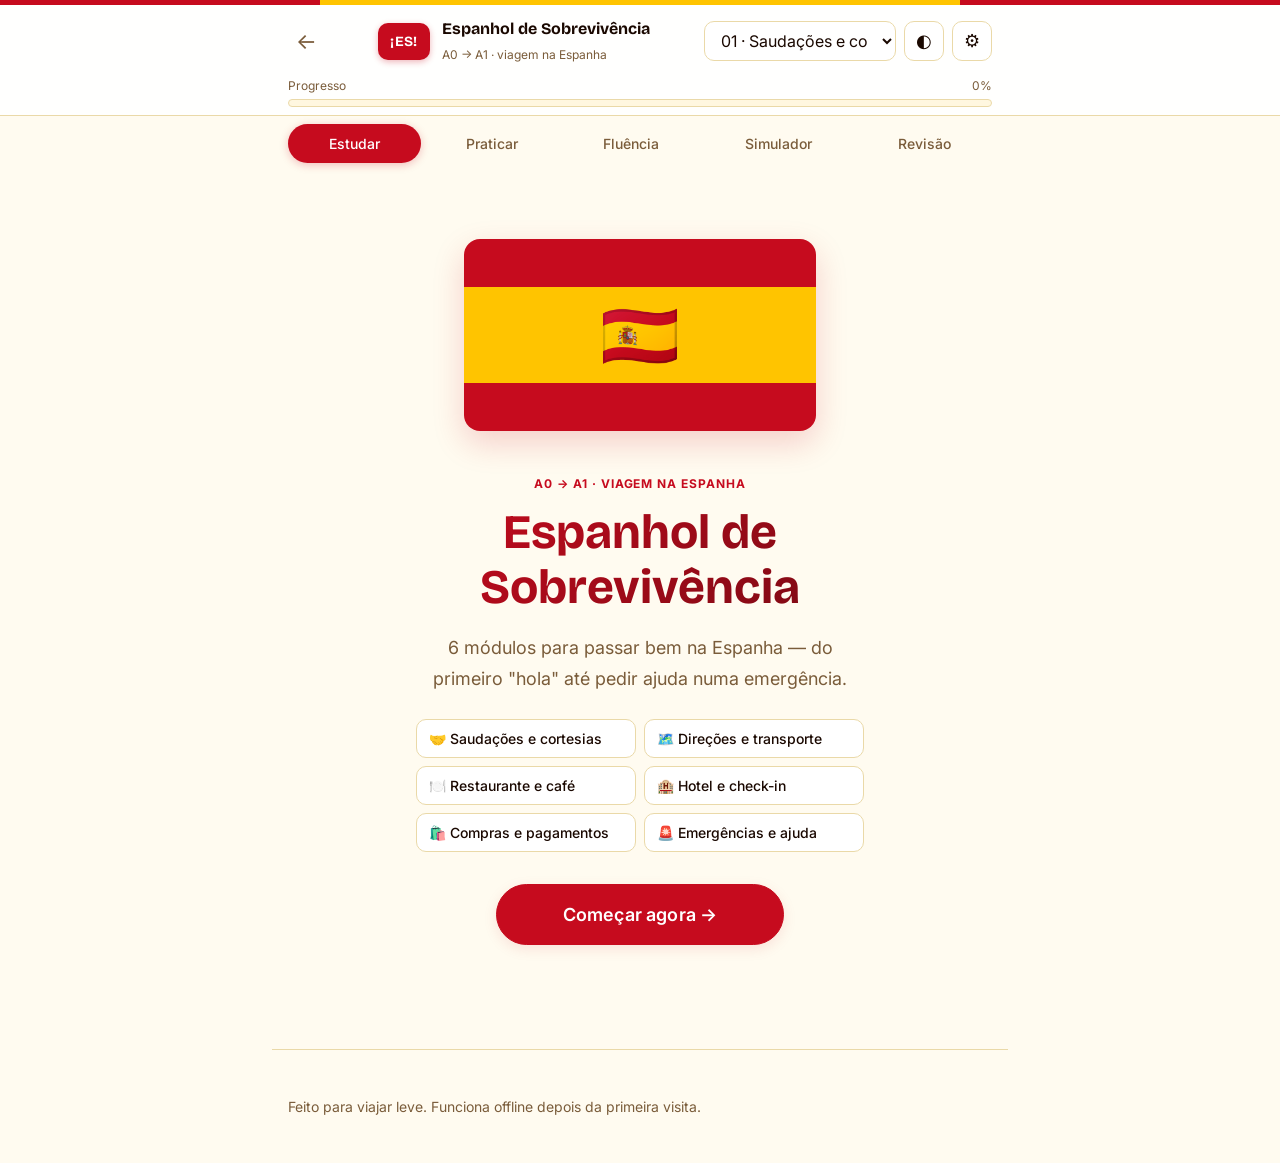
==== app.html @ 20e62888 "refactor: reorganizar estrutura — app.html, content/es/viagem.json, query params Co-Authored-By: Cla" ====
<!doctype html>
<html lang="pt-BR" data-tema="light">
<head>
  <meta charset="utf-8" />
  <meta name="viewport" content="width=device-width, initial-scale=1, viewport-fit=cover" />
  <title>Espanhol de Sobrevivência — A0 → A1 para a Espanha</title>
  <meta name="description" content="PWA para aprender o espanhol essencial de viagem: frases-chave, flashcards, ditado, lacunas e simulador de conversa." />

  <!-- PWA -->
  <link rel="manifest" href="manifest.json" />
  <meta name="theme-color" content="#C60B1E" media="(prefers-color-scheme: light)" />
  <meta name="theme-color" content="#0F0500" media="(prefers-color-scheme: dark)" />
  <link rel="apple-touch-icon" href="icons/icon-192.png" />

  <!-- Fontes (com fallback de sistema nos tokens para funcionar antes do cache) -->
  <link rel="preconnect" href="https://fonts.googleapis.com" />
  <link rel="preconnect" href="https://fonts.gstatic.com" crossorigin />
  <link href="https://fonts.googleapis.com/css2?family=Bricolage+Grotesque:opsz,wght@12..96,500;12..96,700&family=Inter:wght@400;500;600&family=Space+Mono:wght@400;700&display=swap" rel="stylesheet" />

  <link rel="stylesheet" href="styles.css" />
</head>
<body>
  <a class="skip-link" href="#principal">Ir ao conteúdo</a>

  <!-- Wrapper sticky do site — topbar + tabs como irmãos evita conflito de stacking context no mobile -->
  <div class="siteheader">
    <header class="topbar" role="banner">
      <div class="topbar__inner">
        <a class="home-back" href="index.html" aria-label="Voltar à página inicial">←</a>
        <a class="brand" href="#/estudar" aria-label="Início — Espanhol de Sobrevivência">
          <span class="brand__mark" aria-hidden="true">¡ES!</span>
          <span class="brand__text">
            <b>Espanhol de Sobrevivência</b>
            <small>A0 → A1 · viagem na Espanha</small>
          </span>
        </a>

        <div class="topbar__tools">
          <label class="field-inline">
            <span class="sr-only">Módulo atual</span>
            <select id="seletor-modulo" class="select" aria-label="Escolher módulo"></select>
          </label>
          <button id="btn-tema" class="icon-btn" type="button" aria-pressed="false" aria-label="Alternar tema claro e escuro">
            <span class="icon-btn__glyph" aria-hidden="true">◐</span>
          </button>
          <button id="btn-config" class="icon-btn" type="button" aria-label="Configurar API Anthropic" title="Configurar API Anthropic">
            <span class="icon-btn__glyph" aria-hidden="true">⚙</span>
          </button>
        </div>
      </div>

      <!-- Barra de progresso por módulos -->
      <div class="progress" aria-hidden="false">
        <div class="progress__meta">
          <span id="progress-label" class="progress__label">Progresso</span>
          <span id="progress-value" class="progress__value">0%</span>
        </div>
        <div class="progress__track" role="progressbar" aria-labelledby="progress-label" aria-valuemin="0" aria-valuemax="100" aria-valuenow="0" id="progress-bar">
          <div class="progress__fill" id="progress-fill"></div>
        </div>
      </div>
    </header>

    <!-- Abas fora do header: evita que position:fixed colida com backdrop-filter/sticky do pai -->
    <nav class="tabs" aria-label="Seções da lição">
      <a class="tab" href="#/estudar"   data-rota="estudar"   data-icon="📖" role="tab" aria-selected="true">Estudar</a>
      <a class="tab" href="#/praticar"  data-rota="praticar"  data-icon="✏️" role="tab" aria-selected="false">Praticar</a>
      <a class="tab" href="#/fluencia"  data-rota="fluencia"  data-icon="🎤" role="tab" aria-selected="false">Fluência</a>
      <a class="tab" href="#/simulador" data-rota="simulador" data-icon="💬" role="tab" aria-selected="false">Simulador</a>
      <a class="tab" href="#/revisao"   data-rota="revisao"   data-icon="🔁" role="tab" aria-selected="false">Revisão</a>
    </nav>
  </div>

  <!-- Conteúdo trocado pelo roteador -->
  <main id="principal" class="page" tabindex="-1">
    <section id="view" class="view" aria-live="polite"></section>
  </main>

  <footer class="footer" role="contentinfo">
    <p>Feito para viajar leve. Funciona offline depois da primeira visita.</p>
  </footer>

  <!-- Região de anúncios para leitores de tela (feedback de exercícios) -->
  <p id="live" class="sr-only" aria-live="assertive"></p>

  <!-- Toaster de revisão (4h / 24h) -->
  <div id="toaster" class="toaster" role="status" aria-live="polite" hidden></div>

  <!-- Modelos de conteúdo reutilizados pelo JS -->
  <template id="tpl-frase">
    <article class="frase">
      <div class="frase__es">
        <mark class="frase__mark" data-es></mark>
        <button class="speak" type="button" data-speak aria-label="Ouvir em espanhol">
          <span aria-hidden="true">🔊</span>
        </button>
      </div>
      <p class="frase__pron" data-pron></p>
      <p class="frase__pt" data-pt></p>
      <details class="frase__var">
        <summary>2 variações naturais</summary>
        <ul data-var></ul>
      </details>
    </article>
  </template>

  <!-- Dialog de configuração da chave API -->
  <dialog id="dlg-config" class="config-dlg" aria-labelledby="dlg-config-title">
    <form method="dialog" class="config-dlg__form">
      <h2 id="dlg-config-title" class="config-dlg__title">⚙ API Anthropic</h2>
      <p class="config-dlg__desc">Cole a sua chave para ativar avaliação real no Simulador. Fica guardada só no teu browser — nunca é enviada a terceiros.</p>
      <label for="inp-key" class="config-dlg__label">Chave API (sk-ant-…)</label>
      <input id="inp-key" class="input" type="password" placeholder="sk-ant-api03-..." autocomplete="off" />
      <p id="config-status" class="config-dlg__status" hidden></p>
      <div class="btn-row">
        <button class="btn" type="submit">Guardar</button>
        <button class="btn btn--ghost" type="button" id="btn-config-clear">Remover chave</button>
        <button class="btn btn--ghost" type="button" id="btn-config-close">Fechar</button>
      </div>
    </form>
  </dialog>

  <script src="prompts.js"></script>
  <script src="app.js"></script>
</body>
</html>
---- styles.css ----
/* =========================================================================
   Espanhol de Sobrevivência · styles.css
   Paleta Bandeira Espanha: vermelho (#C60B1E) + dourado (#FFC400)
   Tokens -> CSS custom properties. Light por padrão, dark em [data-tema].
   ========================================================================= */

:root {
  /* Cor — light (Bandeira Espanha) */
  --bg: #FFFBF0;
  --surface: #FFFFFF;
  --surface-2: #FFF7E0;
  --text: #1A0800;
  --text-muted: #7A5C3A;
  --border: #EAD9A8;
  --brand: #C60B1E;
  --brand-hover: #9A0818;
  --brand-soft: #FDECEA;
  --marker: #FFC400;
  --marker-soft: #FFF3C4;
  --success: #166534;
  --success-bg: #DCFCE7;
  --error: #991B1B;
  --error-bg: #FEE2E2;
  --focus: #C60B1E;

  /* Cores de sinalização por módulo — vibrantes e temáticas */
  --accent-saudacoes:   #C60B1E; --accent-saudacoes-soft:   #FDECEA;
  --accent-direcoes:    #1D4ED8; --accent-direcoes-soft:    #DBEAFE;
  --accent-restaurante: #C2410C; --accent-restaurante-soft: #FFEDD5;
  --accent-hotel:       #7C3AED; --accent-hotel-soft:       #EDE9FE;
  --accent-compras:     #BE185D; --accent-compras-soft:     #FCE7F3;
  --accent-emergencias: #DC2626; --accent-emergencias-soft: #FEE2E2;
  --accent: var(--brand); --accent-soft: var(--brand-soft);

  /* Tipografia */
  --font-display: "Bricolage Grotesque", "Space Grotesk", system-ui, sans-serif;
  --font-body: "Inter", system-ui, -apple-system, "Segoe UI", Roboto, sans-serif;
  --font-mono: "Space Mono", "JetBrains Mono", ui-monospace, monospace;
  --fs-xs: .75rem; --fs-sm: .875rem; --fs-base: 1rem; --fs-md: 1.125rem;
  --fs-lg: 1.375rem; --fs-xl: 1.75rem; --fs-2xl: 2.25rem;
  --lh-tight: 1.15; --lh-normal: 1.5; --lh-loose: 1.7;

  /* Espaçamento (base 4) */
  --s1: .25rem; --s2: .5rem; --s3: .75rem; --s4: 1rem; --s5: 1.25rem;
  --s6: 1.5rem; --s8: 2rem; --s10: 2.5rem; --s12: 3rem; --s16: 4rem;

  /* Raio, sombra, z, movimento */
  --r-sm: 6px; --r-md: 10px; --r-lg: 16px; --r-pill: 999px;
  --sh-sm: 0 1px 4px rgba(198,11,30,.07);
  --sh-md: 0 4px 14px rgba(198,11,30,.10);
  --sh-lg: 0 12px 32px rgba(198,11,30,.18);
  --z-sticky: 200; --z-toast: 900; --z-modal: 1000;
  --t-fast: 120ms; --t-base: 220ms; --ease: cubic-bezier(.22,1,.36,1);

  --wrap: 46rem;
}

[data-tema="dark"] {
  --bg: #0F0500;
  --surface: #1A0A00;
  --surface-2: #2A1500;
  --text: #F5F0E8;
  --text-muted: #C8A882;
  --border: #3D2000;
  --brand: #FFC400;
  --brand-hover: #FFD740;
  --brand-soft: #3D2800;
  --marker: #FFC400;
  --marker-soft: #3D2A00;
  --success: #4ADE80;
  --success-bg: #052E16;
  --error: #FCA5A5;
  --error-bg: #450A0A;
  --focus: #FFC400;

  --accent-saudacoes:   #FFC400; --accent-saudacoes-soft:   #3D2A00;
  --accent-direcoes:    #60A5FA; --accent-direcoes-soft:    #1E3A5F;
  --accent-restaurante: #FB923C; --accent-restaurante-soft: #431407;
  --accent-hotel:       #A78BFA; --accent-hotel-soft:       #2E1065;
  --accent-compras:     #F472B6; --accent-compras-soft:     #500724;
  --accent-emergencias: #F87171; --accent-emergencias-soft: #450A0A;
  --accent: var(--brand); --accent-soft: var(--brand-soft);
}

[data-modulo="saudacoes"]   { --accent: var(--accent-saudacoes);   --accent-soft: var(--accent-saudacoes-soft); }
[data-modulo="direcoes"]    { --accent: var(--accent-direcoes);    --accent-soft: var(--accent-direcoes-soft); }
[data-modulo="restaurante"] { --accent: var(--accent-restaurante); --accent-soft: var(--accent-restaurante-soft); }
[data-modulo="hotel"]       { --accent: var(--accent-hotel);       --accent-soft: var(--accent-hotel-soft); }
[data-modulo="compras"]     { --accent: var(--accent-compras);     --accent-soft: var(--accent-compras-soft); }
[data-modulo="emergencias"] { --accent: var(--accent-emergencias); --accent-soft: var(--accent-emergencias-soft); }

/* ---------- base ---------- */
*, *::before, *::after { box-sizing: border-box; }
html { -webkit-text-size-adjust: 100%; }
body {
  margin: 0;
  background: var(--bg);
  color: var(--text);
  font-family: var(--font-body);
  font-size: var(--fs-base);
  line-height: var(--lh-normal);
  -webkit-font-smoothing: antialiased;
}
h1, h2, h3 { font-family: var(--font-display); line-height: var(--lh-tight); margin: 0; }
a { color: var(--brand); }
:focus-visible {
  outline: 3px solid var(--focus);
  outline-offset: 2px;
  border-radius: var(--r-sm);
}
.sr-only {
  position: absolute; width: 1px; height: 1px; padding: 0; margin: -1px;
  overflow: hidden; clip: rect(0 0 0 0); white-space: nowrap; border: 0;
}
.skip-link {
  position: absolute; left: var(--s3); top: -3rem; z-index: var(--z-modal);
  background: var(--brand); color: #fff; padding: var(--s2) var(--s4);
  border-radius: var(--r-md); text-decoration: none; transition: top var(--t-fast);
}
.skip-link:focus { top: var(--s3); }

/* ---------- siteheader + topbar ---------- */
/* No desktop o wrapper é sticky; no mobile fica static para que
   os tabs (position:fixed) não herdem o stacking context do pai sticky. */
.siteheader {
  position: sticky; top: 0; z-index: var(--z-sticky);
}
.topbar {
  background: color-mix(in srgb, var(--surface) 92%, transparent);
  backdrop-filter: saturate(1.4) blur(8px);
  border-bottom: 1px solid var(--border);
}
/* Stripe da bandeira espanhola no topo */
.topbar::before {
  content: '';
  display: block;
  height: 5px;
  background: linear-gradient(90deg, var(--brand) 25%, var(--marker) 25%, var(--marker) 75%, var(--brand) 75%);
}
.topbar__inner {
  max-width: var(--wrap); margin: 0 auto;
  display: flex; align-items: center; justify-content: space-between; gap: var(--s4);
  padding: var(--s3) var(--s4);
}
.brand { display: flex; align-items: center; gap: var(--s3); text-decoration: none; color: var(--text); }
.brand__mark {
  font-family: var(--font-display); font-weight: 700; font-size: var(--fs-sm);
  color: #fff; background: var(--brand);
  padding: var(--s2) var(--s3); border-radius: var(--r-md); letter-spacing: .02em;
  box-shadow: 0 2px 6px rgba(198,11,30,.30);
}
[data-tema="dark"] .brand__mark { color: #0F0500; background: var(--marker); box-shadow: 0 2px 6px rgba(255,196,0,.30); }
.brand__text b { display: block; font-family: var(--font-display); font-size: var(--fs-base); }
.brand__text small { color: var(--text-muted); font-size: var(--fs-xs); }
.topbar__tools { display: flex; align-items: center; gap: var(--s2); }

.select {
  font: inherit; color: var(--text); background: var(--surface);
  border: 1px solid var(--border); border-radius: var(--r-md);
  padding: var(--s2) var(--s3); max-width: 12rem;
}
.icon-btn {
  display: grid; place-items: center; width: 2.5rem; height: 2.5rem;
  background: var(--surface); border: 1px solid var(--border);
  border-radius: var(--r-md); color: var(--text); cursor: pointer;
  transition: background var(--t-fast);
}
.icon-btn:hover { background: var(--surface-2); }
.icon-btn__glyph { font-size: 1.1rem; }

/* ---------- progresso ---------- */
.progress { max-width: var(--wrap); margin: 0 auto; padding: 0 var(--s4) var(--s2); }
.progress__meta { display: flex; justify-content: space-between; font-size: var(--fs-xs); color: var(--text-muted); margin-bottom: var(--s1); }
.progress__track { height: 8px; background: var(--surface-2); border-radius: var(--r-pill); overflow: hidden; border: 1px solid var(--border); }
.progress__fill { height: 100%; width: 0%; background: linear-gradient(90deg, var(--brand), var(--marker)); border-radius: var(--r-pill); transition: width var(--t-base) var(--ease); }

/* ---------- abas ---------- */
.tabs {
  max-width: var(--wrap); margin: 0 auto; display: flex; gap: var(--s1);
  padding: var(--s2) var(--s4) var(--s3); overflow-x: auto;
}
.tab {
  flex: 1 0 auto; text-align: center; text-decoration: none; white-space: nowrap;
  color: var(--text-muted); font-weight: 500; font-size: var(--fs-sm);
  padding: var(--s2) var(--s4); border-radius: var(--r-pill);
  border: 1px solid transparent; transition: background var(--t-fast), color var(--t-fast);
}
.tab:hover { background: var(--surface-2); color: var(--text); }
.tab[aria-selected="true"] { background: var(--brand); color: #fff; box-shadow: 0 2px 8px rgba(198,11,30,.25); }
[data-tema="dark"] .tab[aria-selected="true"] { background: var(--marker); color: #0F0500; box-shadow: 0 2px 8px rgba(255,196,0,.25); }

/* ---------- página ---------- */
.page { max-width: var(--wrap); margin: 0 auto; padding: var(--s6) var(--s4) var(--s16); }
.view:focus { outline: none; }
.view-head {
  margin-bottom: var(--s6);
  padding: var(--s5) var(--s5) var(--s5) var(--s6);
  border-left: 4px solid var(--accent);
  background: var(--accent-soft);
  border-radius: 0 var(--r-lg) var(--r-lg) 0;
  transition: border-color var(--t-base) var(--ease), background var(--t-base) var(--ease);
}
.eyebrow {
  font-size: var(--fs-xs); letter-spacing: .08em; text-transform: uppercase;
  color: var(--accent); font-weight: 700;
  transition: color var(--t-base) var(--ease);
}
.view-head h1 { font-size: var(--fs-2xl); margin-top: var(--s1); }
.view-head p { color: var(--text-muted); margin: var(--s2) 0 0; }

/* ---------- section headers in views ---------- */
.sec-title {
  font-family: var(--font-display); font-size: var(--fs-lg);
  margin-bottom: var(--s3); display: flex; align-items: center; gap: var(--s2);
}
.sec-title::before {
  content: ''; display: inline-block; width: 4px; height: 1.1em;
  background: var(--accent); border-radius: var(--r-pill);
  transition: background var(--t-base) var(--ease);
}

/* ---------- frase-clave (elemento-assinatura) ---------- */
.frase {
  background: var(--surface); border: 1px solid var(--border);
  border-left: 4px solid var(--accent);
  border-radius: var(--r-lg); padding: var(--s5); box-shadow: var(--sh-sm);
  margin-bottom: var(--s4);
  transition: border-color var(--t-base) var(--ease);
}
.frase__es { display: flex; align-items: flex-start; justify-content: space-between; gap: var(--s3); }
.frase__mark {
  font-family: var(--font-display); font-weight: 700; font-size: var(--fs-xl);
  color: var(--text); background: transparent; line-height: 1.25;
  background-image: linear-gradient(transparent 62%, var(--marker-soft) 62%);
  padding: 0 .1em;
}
.frase__pron { font-family: var(--font-mono); font-size: var(--fs-sm); color: var(--accent); margin: var(--s3) 0 0; transition: color var(--t-base) var(--ease); }
.frase__pt { font-size: var(--fs-md); margin: var(--s2) 0 0; }
.frase__var { margin-top: var(--s3); }
.frase__var summary { cursor: pointer; color: var(--text-muted); font-size: var(--fs-sm); }
.frase__var ul { margin: var(--s2) 0 0; padding-left: var(--s5); color: var(--text); }
.frase__var li { margin: var(--s1) 0; }

.speak {
  flex: 0 0 auto; background: var(--accent-soft); color: var(--accent);
  border: none; border-radius: var(--r-md); width: 2.25rem; height: 2.25rem;
  cursor: pointer; font-size: 1rem;
  transition: background var(--t-fast), color var(--t-fast);
}
.speak:hover { background: color-mix(in srgb, var(--accent-soft) 60%, var(--accent) 15%); }

/* ---------- listas de palavras ---------- */
.chips { display: flex; flex-wrap: wrap; gap: var(--s2); margin: var(--s3) 0 0; padding: 0; list-style: none; }
.chip {
  background: var(--surface-2); border: 1px solid var(--border);
  border-radius: var(--r-pill); padding: var(--s1) var(--s3); font-size: var(--fs-sm);
}

/* ---------- acordeão ---------- */
.acc { border: 1px solid var(--border); border-radius: var(--r-lg); background: var(--surface); overflow: hidden; margin-bottom: var(--s3); }
.acc > summary {
  cursor: pointer; padding: var(--s4) var(--s5); font-weight: 600; font-family: var(--font-display);
  list-style: none; display: flex; justify-content: space-between; align-items: center;
}
.acc > summary::-webkit-details-marker { display: none; }
.acc > summary::after { content: "+"; color: var(--accent); font-size: 1.3rem; transition: color var(--t-base) var(--ease); }
.acc[open] > summary::after { content: "–"; }
.acc__body { padding: 0 var(--s5) var(--s5); }
.acc__body code { font-family: var(--font-mono); background: var(--surface-2); padding: .1em .35em; border-radius: var(--r-sm); }

/* Acordeão de vocabulário no simulador */
.acc--vocab { border-color: var(--accent); border-left-width: 3px; }
.acc--vocab > summary { color: var(--accent); }
.vocab-list { margin: 0; padding-left: var(--s5); }
.vocab-list li { margin: var(--s2) 0; }
.vocab-es { font-family: var(--font-display); font-weight: 600; color: var(--accent); }
.vocab-pt { color: var(--text-muted); font-size: var(--fs-sm); }

/* ---------- botões ---------- */
.btn {
  font: inherit; font-weight: 600; cursor: pointer;
  background: var(--brand); color: #fff; border: 1px solid var(--brand);
  border-radius: var(--r-md); padding: var(--s3) var(--s5);
  transition: background var(--t-fast), transform var(--t-fast), box-shadow var(--t-fast);
}
[data-tema="dark"] .btn { background: var(--marker); color: #0F0500; border-color: var(--marker); }
.btn:hover { background: var(--brand-hover); border-color: var(--brand-hover); box-shadow: var(--sh-sm); }
[data-tema="dark"] .btn:hover { background: var(--brand-hover); border-color: var(--brand-hover); }
.btn:active { transform: translateY(1px); }
.btn--ghost { background: transparent; color: var(--brand); }
[data-tema="dark"] .btn--ghost { color: var(--marker); background: transparent; border-color: var(--marker); }
.btn--ghost:hover { background: var(--brand-soft); }
[data-tema="dark"] .btn--ghost:hover { background: var(--brand-soft); }
.btn:disabled, .btn[aria-disabled="true"] { opacity: .5; cursor: not-allowed; }
.btn-row { display: flex; flex-wrap: wrap; gap: var(--s3); margin-top: var(--s4); }

/* ---------- campos ---------- */
.input {
  font: inherit; color: var(--text); background: var(--surface);
  border: 1px solid var(--border); border-radius: var(--r-md);
  padding: var(--s3) var(--s4); width: 100%;
}
.input:focus-visible { border-color: var(--brand); }
.input.is-error { border-color: var(--error); background: var(--error-bg); }

/* ---------- flashcard ---------- */
.flash {
  perspective: 1200px; margin: 0 auto var(--s5); max-width: 34rem;
}
.flash__card {
  position: relative; width: 100%; min-height: 12rem; cursor: pointer;
  transform-style: preserve-3d; transition: transform var(--t-base) var(--ease);
}
.flash__card.is-flipped { transform: rotateY(180deg); }
.flash__face {
  position: absolute; inset: 0; backface-visibility: hidden;
  display: grid; place-items: center; text-align: center; padding: var(--s6);
  background: var(--surface); border: 1px solid var(--border);
  border-radius: var(--r-lg); box-shadow: var(--sh-md);
}
.flash__face small { display: block; font-size: var(--fs-xs); text-transform: uppercase; letter-spacing: .08em; color: var(--text-muted); margin-bottom: var(--s2); }
.flash__face p { font-family: var(--font-display); font-size: var(--fs-xl); margin: 0; }

/* Verso do flashcard: destaque dourado */
.flash__back {
  transform: rotateY(180deg);
  background: linear-gradient(135deg, var(--marker-soft) 0%, var(--surface) 60%);
  border-color: var(--marker);
}
[data-tema="dark"] .flash__back {
  background: linear-gradient(135deg, var(--marker-soft) 0%, var(--surface) 60%);
  border-color: var(--marker);
}
.flash__back p { color: var(--accent); }
.flash__hint { text-align: center; color: var(--text-muted); font-size: var(--fs-xs); margin-top: var(--s2); }
.flash__nav { display: flex; justify-content: center; gap: var(--s3); margin-top: var(--s2); }

/* ---------- feedback (ditado / lacunas) ---------- */
.feedback { margin-top: var(--s3); padding: var(--s3) var(--s4); border-radius: var(--r-md); font-size: var(--fs-sm); }
.feedback.is-correct { background: var(--success-bg); color: var(--success); border-left: 3px solid var(--success); }
.feedback.is-error { background: var(--error-bg); color: var(--error); border-left: 3px solid var(--error); }
.feedback b { font-weight: 700; }

/* ---------- role-play ---------- */
.chat { display: flex; flex-direction: column; gap: var(--s3); margin: var(--s4) 0; }
.msg { max-width: 85%; padding: var(--s3) var(--s4); border-radius: var(--r-lg); line-height: var(--lh-loose); }
.msg--sys { align-self: flex-start; background: var(--surface-2); border: 1px solid var(--border); }
.msg--user { align-self: flex-end; background: var(--brand-soft); color: var(--text); border: 1px solid color-mix(in srgb, var(--brand) 20%, transparent); }
.msg--eval { align-self: stretch; background: var(--surface); border: 1px dashed var(--accent); font-size: var(--fs-sm); border-radius: var(--r-md); }
.msg--eval .rewrite { font-family: var(--font-display); font-weight: 600; margin-top: var(--s2); color: var(--accent); }
.msg--eval .tip { color: var(--text-muted); font-family: var(--font-mono); font-size: var(--fs-xs); margin-top: var(--s1); }
.msg--fim { align-self: center; background: linear-gradient(135deg, var(--brand-soft), var(--marker-soft)); border: 2px solid var(--marker); text-align: center; font-family: var(--font-display); font-weight: 700; font-size: var(--fs-lg); max-width: 100%; }

/* ---------- estados globais ---------- */
.is-loading { position: relative; color: transparent !important; pointer-events: none; }
.is-loading::after {
  content: ""; position: absolute; inset: 0; margin: auto;
  width: 1.2rem; height: 1.2rem; border-radius: 50%;
  border: 2px solid var(--border); border-top-color: var(--brand);
  animation: spin .7s linear infinite;
}
@keyframes spin { to { transform: rotate(360deg); } }

/* ---------- toaster de revisão ---------- */
.toaster {
  position: fixed; left: 50%; bottom: var(--s6); transform: translateX(-50%);
  z-index: var(--z-toast); max-width: min(28rem, 92vw);
  background: var(--surface); color: var(--text);
  border: 1px solid var(--border); border-left: 4px solid var(--marker);
  border-radius: var(--r-lg); box-shadow: var(--sh-lg); padding: var(--s4) var(--s5);
}
.toaster h3 { font-size: var(--fs-base); margin-bottom: var(--s1); }
.toaster ul { margin: var(--s2) 0 0; padding-left: var(--s5); font-size: var(--fs-sm); color: var(--text-muted); }
.toaster__actions { display: flex; gap: var(--s2); margin-top: var(--s3); }

/* ---------- ecrã de boas-vindas ---------- */
.welcome {
  min-height: calc(100vh - 12rem);
  display: flex; flex-direction: column; align-items: center;
  padding: var(--s10) var(--s4);
}
.welcome__flag {
  width: 100%; max-width: 22rem; height: 12rem;
  background: linear-gradient(180deg, var(--brand) 25%, var(--marker) 25%, var(--marker) 75%, var(--brand) 75%);
  border-radius: var(--r-lg); box-shadow: var(--sh-lg);
  margin-bottom: var(--s8);
  position: relative; overflow: hidden;
}
.welcome__flag::after {
  content: '🇪🇸';
  position: absolute; inset: 0; display: flex; align-items: center; justify-content: center;
  font-size: 4rem;
}
.welcome__body { max-width: 28rem; text-align: center; }
.welcome__title {
  font-family: var(--font-display); font-size: clamp(2rem, 6vw, 3rem);
  font-weight: 700; line-height: var(--lh-tight);
  background: linear-gradient(135deg, var(--brand), #7A0A14);
  -webkit-background-clip: text; -webkit-text-fill-color: transparent;
  background-clip: text;
  margin: var(--s2) 0 var(--s4);
}
[data-tema="dark"] .welcome__title {
  background: linear-gradient(135deg, var(--marker), #FF8C00);
  -webkit-background-clip: text; background-clip: text;
}
.welcome__sub { color: var(--text-muted); font-size: var(--fs-md); margin-bottom: var(--s6); line-height: var(--lh-loose); }
.welcome__modules {
  display: grid; grid-template-columns: 1fr 1fr; gap: var(--s2);
  list-style: none; padding: 0; margin: 0 0 var(--s8);
  text-align: left;
}
.welcome__modules li {
  background: var(--surface); border: 1px solid var(--border);
  border-radius: var(--r-md); padding: var(--s2) var(--s3);
  font-size: var(--fs-sm); font-weight: 500;
}
.welcome__cta {
  width: 100%; max-width: 18rem; font-size: var(--fs-md);
  padding: var(--s4) var(--s6); border-radius: var(--r-pill);
  box-shadow: var(--sh-md); letter-spacing: .01em;
}

/* ---------- indicador de conclusão no seletor ---------- */
.mod-badge {
  display: inline-flex; align-items: center; gap: var(--s1);
  font-size: var(--fs-xs); font-weight: 600;
  color: var(--success); background: var(--success-bg);
  border-radius: var(--r-pill); padding: 0 var(--s2);
  margin-left: var(--s2);
}

/* ---------- rodapé ---------- */
.footer { max-width: var(--wrap); margin: 0 auto; padding: var(--s8) var(--s4); color: var(--text-muted); font-size: var(--fs-sm); border-top: 1px solid var(--border); }

/* ---------- responsivo ---------- */
@media (max-width: 34rem) {
  .brand__text small { display: none; }
  .view-head h1 { font-size: var(--fs-xl); }
  .msg { max-width: 92%; }
  .welcome__modules { grid-template-columns: 1fr; }
}

/* ===== MOBILE — bottom nav, touch targets, safe areas ===== */

/* Input font 16px evita zoom automático no iOS */
@media (pointer: coarse) {
  .input { font-size: 16px; padding: var(--s4); }
  .btn, .icon-btn, .speak, .mic-btn { min-height: 44px; }
}

/* Bottom nav no mobile */
@media (max-width: 48rem) {
  /* siteheader vira static → tabs (fixed) não herdam stacking context */
  .siteheader { position: static; }
  /* topbar fica sticky por conta própria */
  .topbar { position: sticky; top: 0; z-index: var(--z-sticky); }

  .tabs {
    position: fixed; bottom: 0; left: 0; right: 0; z-index: var(--z-sticky);
    padding: var(--s2) var(--s3) calc(var(--s2) + env(safe-area-inset-bottom, 0px));
    background: color-mix(in srgb, var(--surface) 96%, transparent);
    backdrop-filter: blur(14px) saturate(1.5);
    border-top: 1px solid var(--border);
    display: grid; grid-auto-columns: 1fr; grid-auto-flow: column; gap: 0;
    overflow: visible;
  }
  .tab {
    flex: 1; display: flex; flex-direction: column; align-items: center;
    gap: 2px; font-size: .65rem; padding: var(--s2) var(--s1);
    border-radius: var(--r-md); border: none; white-space: nowrap;
  }
  .tab::before { content: attr(data-icon); font-size: 1.3rem; line-height: 1; display: block; }
  .tab[aria-selected="true"] { box-shadow: none; }
  .page { padding-bottom: calc(5.5rem + env(safe-area-inset-bottom, 0px)); }
  .welcome { padding-top: var(--s6); }
  .welcome__flag { height: 8rem; margin-bottom: var(--s5); }
}

/* ===== MIC BUTTON ===== */
.mic-btn {
  display: inline-flex; align-items: center; justify-content: center; gap: var(--s2);
  font: inherit; font-weight: 600; cursor: pointer;
  background: var(--surface); color: var(--text);
  border: 2px solid var(--border); border-radius: var(--r-md);
  padding: var(--s3) var(--s4); transition: border-color var(--t-fast), color var(--t-fast);
}
.mic-btn:hover { border-color: var(--brand); color: var(--brand); }
.mic-btn.is-recording {
  background: var(--error-bg); color: var(--error); border-color: var(--error);
  animation: pulse-rec 1.2s ease-in-out infinite;
}
@keyframes pulse-rec {
  0%, 100% { box-shadow: 0 0 0 0 color-mix(in srgb, var(--error) 40%, transparent); }
  50%       { box-shadow: 0 0 0 10px color-mix(in srgb, var(--error) 0%, transparent); }
}
.mic-dot {
  width: 10px; height: 10px; border-radius: 50%;
  background: currentColor; flex-shrink: 0;
}
.mic-btn.is-recording .mic-dot { animation: blink .8s step-end infinite; }
@keyframes blink { 0%,100%{opacity:1} 50%{opacity:0} }

/* ===== FLUÊNCIA VIEW ===== */
.flu-frase {
  background: var(--surface); border: 1px solid var(--border);
  border-left: 4px solid var(--accent); border-radius: var(--r-lg);
  padding: var(--s5); margin-bottom: var(--s4);
  transition: border-color var(--t-base) var(--ease);
}
.flu-frase__es {
  font-family: var(--font-display); font-weight: 700; font-size: var(--fs-xl);
  background-image: linear-gradient(transparent 62%, var(--marker-soft) 62%);
  padding: 0 .1em; line-height: 1.35; display: inline;
}
.flu-frase__pt { color: var(--text-muted); margin-top: var(--s3); font-size: var(--fs-md); }
.flu-frase__pron { font-family: var(--font-mono); font-size: var(--fs-xs); color: var(--accent); margin-top: var(--s2); }

.flu-result {
  margin-top: var(--s4); padding: var(--s5); border-radius: var(--r-lg);
  background: var(--surface); border: 1px solid var(--border); box-shadow: var(--sh-sm);
}
.flu-score {
  font-family: var(--font-display); font-size: var(--fs-2xl); font-weight: 700;
  color: var(--accent); margin-bottom: var(--s3);
}
.flu-words { display: flex; flex-wrap: wrap; gap: var(--s2); margin: var(--s2) 0; }
.flu-word {
  padding: var(--s1) var(--s3); border-radius: var(--r-pill);
  font-size: var(--fs-sm); font-weight: 600; font-family: var(--font-display);
}
.flu-word--ok  { background: var(--success-bg); color: var(--success); }
.flu-word--err { background: var(--error-bg); color: var(--error); text-decoration: line-through; }
.flu-transcrito {
  font-family: var(--font-mono); font-size: var(--fs-xs); color: var(--text-muted);
  margin-top: var(--s3); padding-top: var(--s3); border-top: 1px solid var(--border);
}
.flu-dica { margin-top: var(--s3); font-size: var(--fs-sm); color: var(--text-muted); }
.flu-nav {
  display: flex; align-items: center; justify-content: space-between;
  margin-top: var(--s6); gap: var(--s3);
}
.flu-nav__count { color: var(--text-muted); font-size: var(--fs-sm); }

/* ===== SWIPE HINT no flashcard ===== */
.flash__swipe-hint {
  text-align: center; color: var(--text-muted); font-size: var(--fs-xs);
  margin-top: var(--s1); display: none;
}
@media (pointer: coarse) { .flash__swipe-hint { display: block; } }

/* ===== DIALOG de configuração da API ===================================== */
.config-dlg {
  border: 1px solid var(--border); border-radius: var(--r-lg);
  background: var(--surface); color: var(--text);
  padding: var(--s8); max-width: 28rem; width: calc(100% - var(--s8));
  box-shadow: var(--sh-lg); z-index: var(--z-modal);
}
.config-dlg::backdrop { background: rgba(0,0,0,.55); backdrop-filter: blur(3px); }
.config-dlg__title {
  font-family: var(--font-display); font-size: var(--fs-lg); font-weight: 700; margin-bottom: var(--s3);
}
.config-dlg__desc {
  font-size: var(--fs-sm); color: var(--text-muted); margin-bottom: var(--s5); line-height: var(--lh-loose);
}
.config-dlg__label { display: block; font-size: var(--fs-sm); font-weight: 600; margin-bottom: var(--s2); }
.config-dlg__form .input { margin-bottom: var(--s4); }
.config-dlg__status {
  font-size: var(--fs-sm); padding: var(--s2) var(--s3); border-radius: var(--r-sm); margin-bottom: var(--s3);
}
.config-dlg__status.is-ok    { background: var(--success-bg); color: var(--success); }
.config-dlg__status.is-error { background: var(--error-bg);   color: var(--error);   }

/* ---------- movimento reduzido ---------- */
@media (prefers-reduced-motion: reduce) {
  *, *::before, *::after { transition-duration: 1ms !important; animation-duration: 1ms !important; }
  .flash__card { transition: none; }
}

/* ===== BACK LINK ===== */
.home-back {
  display: flex; align-items: center; justify-content: center;
  width: 2.25rem; height: 2.25rem; border-radius: var(--r-sm);
  color: var(--text-muted); text-decoration: none; font-size: var(--fs-lg);
  transition: color var(--t-fast) var(--ease), background var(--t-fast) var(--ease);
  flex-shrink: 0;
}
.home-back:hover { color: var(--text); background: var(--surface-2); }
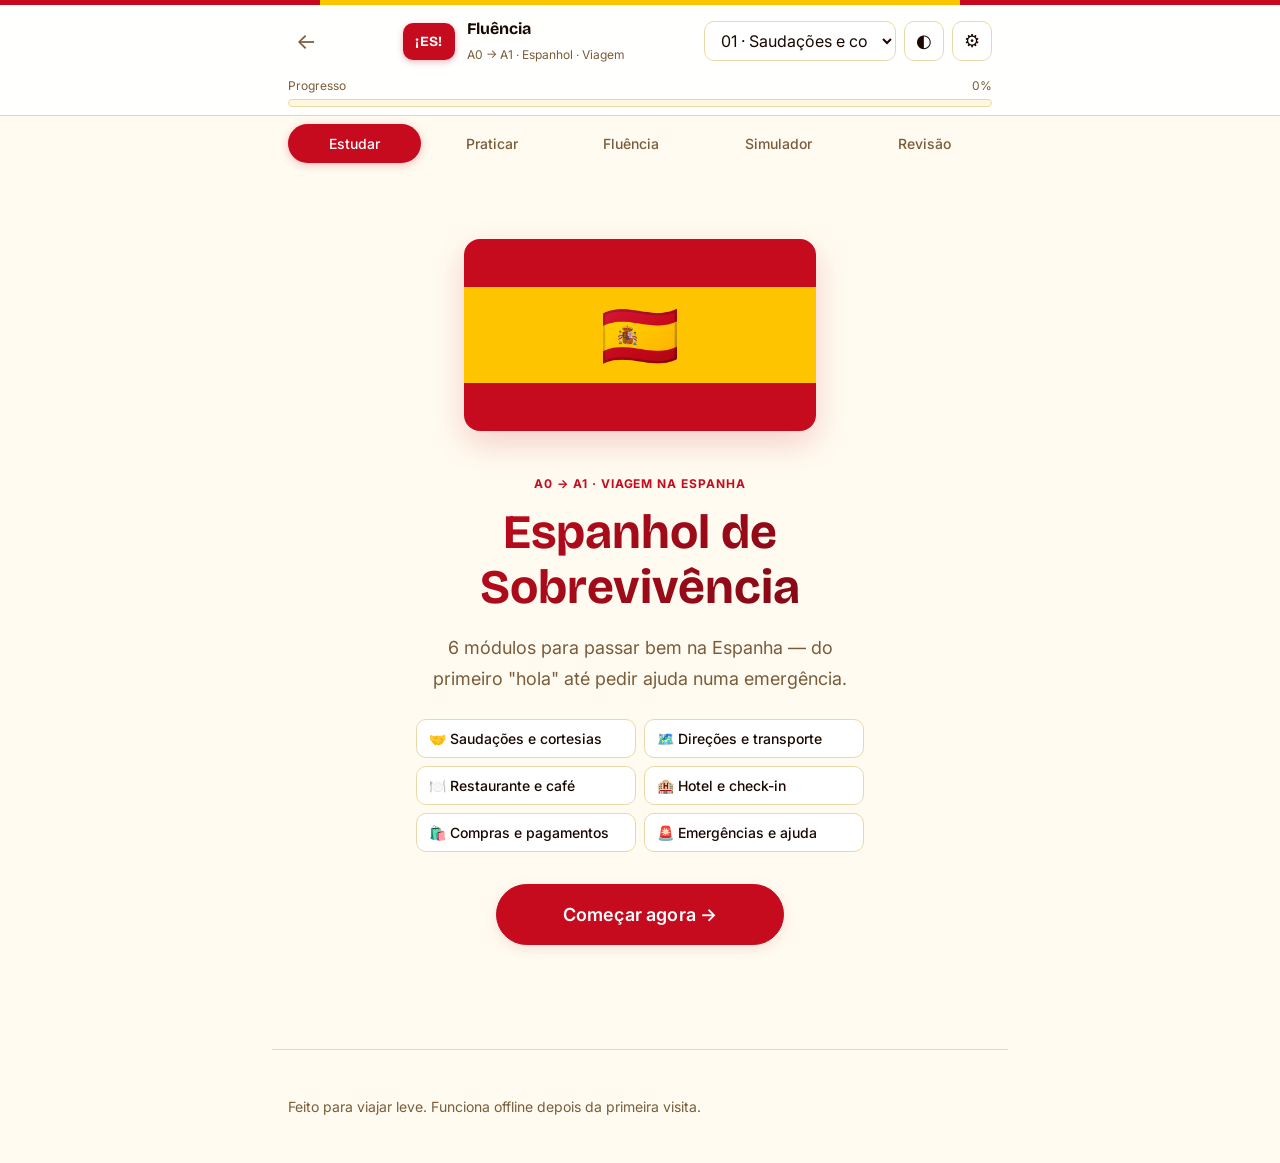
==== commit 19c8fbb7: "feat: mostrar lingua e track no header do app" ====
--- a/app.html
+++ b/app.html
@@ -30,8 +30,8 @@
         <a class="brand" href="#/estudar" aria-label="Início — Espanhol de Sobrevivência">
           <span class="brand__mark" aria-hidden="true">¡ES!</span>
           <span class="brand__text">
-            <b>Espanhol de Sobrevivência</b>
-            <small>A0 → A1 · viagem na Espanha</small>
+            <b>Fluência</b>
+            <small id="brand-sub">A0 → A1 · Espanhol</small>
           </span>
         </a>
 
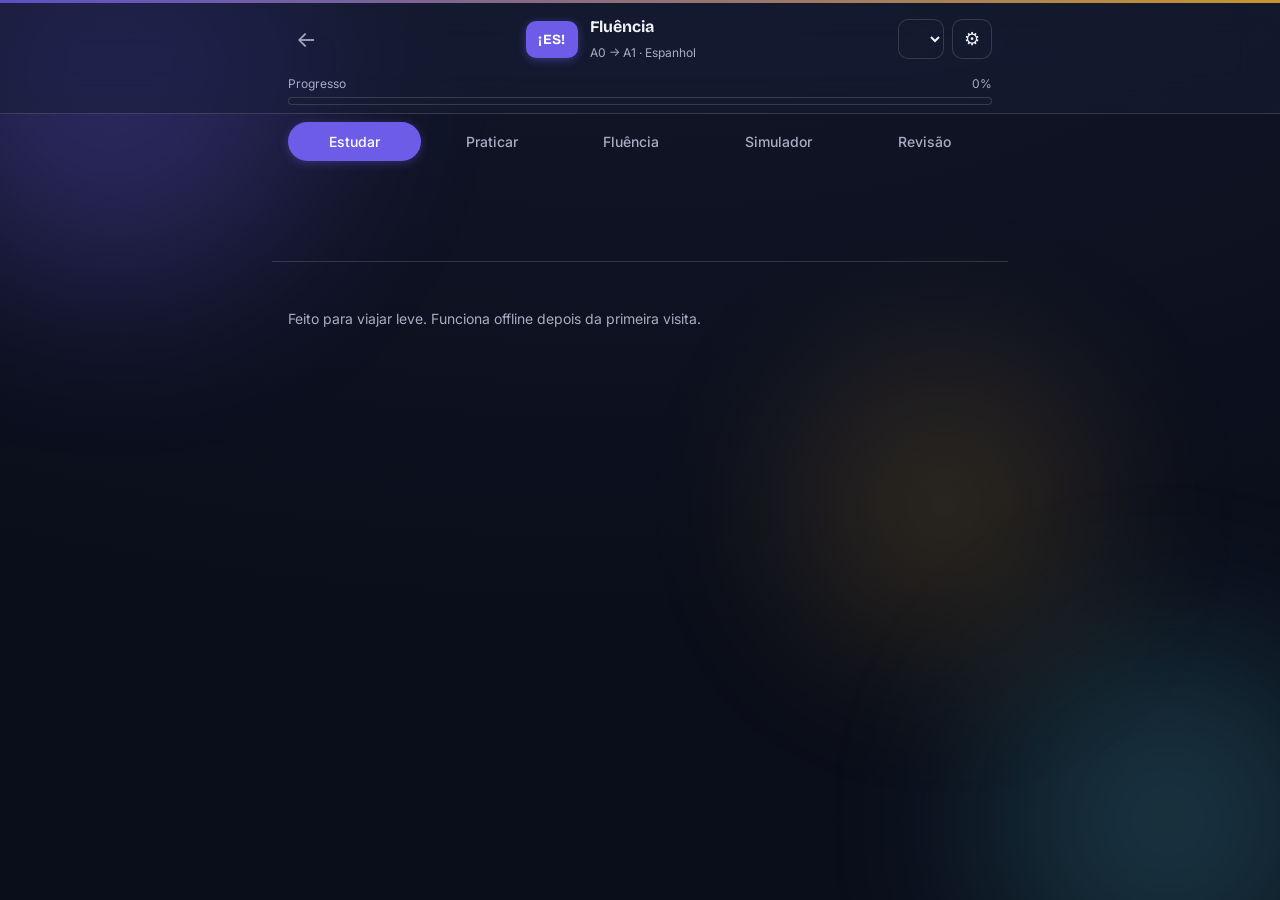
==== commit f149df91: "app.html: glass orbs, single theme-color, remove theme toggle button" ====
--- a/app.html
+++ b/app.html
@@ -1,5 +1,5 @@
 <!doctype html>
-<html lang="pt-BR" data-tema="light">
+<html lang="pt-BR">
 <head>
   <meta charset="utf-8" />
   <meta name="viewport" content="width=device-width, initial-scale=1, viewport-fit=cover" />
@@ -8,8 +8,7 @@
 
   <!-- PWA -->
   <link rel="manifest" href="manifest.json" />
-  <meta name="theme-color" content="#C60B1E" media="(prefers-color-scheme: light)" />
-  <meta name="theme-color" content="#0F0500" media="(prefers-color-scheme: dark)" />
+  <meta name="theme-color" content="#0A0E1A" />
   <link rel="apple-touch-icon" href="icons/icon-192.png" />
 
   <!-- Fontes (com fallback de sistema nos tokens para funcionar antes do cache) -->
@@ -20,6 +19,10 @@
   <link rel="stylesheet" href="styles.css" />
 </head>
 <body>
+  <div class="glass-orb glass-orb--1" aria-hidden="true"></div>
+  <div class="glass-orb glass-orb--2" aria-hidden="true"></div>
+  <div class="glass-orb glass-orb--3" aria-hidden="true"></div>
+
   <a class="skip-link" href="#principal">Ir ao conteúdo</a>
 
   <!-- Wrapper sticky do site — topbar + tabs como irmãos evita conflito de stacking context no mobile -->
@@ -40,9 +43,6 @@
             <span class="sr-only">Módulo atual</span>
             <select id="seletor-modulo" class="select" aria-label="Escolher módulo"></select>
           </label>
-          <button id="btn-tema" class="icon-btn" type="button" aria-pressed="false" aria-label="Alternar tema claro e escuro">
-            <span class="icon-btn__glyph" aria-hidden="true">◐</span>
-          </button>
           <button id="btn-config" class="icon-btn" type="button" aria-label="Configurar API Anthropic" title="Configurar API Anthropic">
             <span class="icon-btn__glyph" aria-hidden="true">⚙</span>
           </button>
@@ -108,7 +108,10 @@
   <dialog id="dlg-config" class="config-dlg" aria-labelledby="dlg-config-title">
     <form method="dialog" class="config-dlg__form">
       <h2 id="dlg-config-title" class="config-dlg__title">⚙ API Anthropic</h2>
-      <p class="config-dlg__desc">Cole a sua chave para ativar avaliação real no Simulador. Fica guardada só no teu browser — nunca é enviada a terceiros.</p>
+      <p class="config-dlg__desc">
+        O simulador usa IA via Fluência — gratuito para todos.<br>
+        Podes adicionar a tua chave pessoal Anthropic como fallback extra.
+      </p>
       <label for="inp-key" class="config-dlg__label">Chave API (sk-ant-…)</label>
       <input id="inp-key" class="input" type="password" placeholder="sk-ant-api03-..." autocomplete="off" />
       <p id="config-status" class="config-dlg__status" hidden></p>
--- a/styles.css
+++ b/styles.css
@@ -1,35 +1,38 @@
 /* =========================================================================
-   Espanhol de Sobrevivência · styles.css
-   Paleta Bandeira Espanha: vermelho (#C60B1E) + dourado (#FFC400)
-   Tokens -> CSS custom properties. Light por padrão, dark em [data-tema].
+   Fluência · styles.css
+   Tema Glassmorphism dark-only: índigo-violeta (#6C5CE7) + âmbar (#F4B430)
+   sobre fundo profundo com orbs de gradiente desfocados.
+   Tokens -> CSS custom properties.
    ========================================================================= */
 
 :root {
-  /* Cor — light (Bandeira Espanha) */
-  --bg: #FFFBF0;
-  --surface: #FFFFFF;
-  --surface-2: #FFF7E0;
-  --text: #1A0800;
-  --text-muted: #7A5C3A;
-  --border: #EAD9A8;
-  --brand: #C60B1E;
-  --brand-hover: #9A0818;
-  --brand-soft: #FDECEA;
-  --marker: #FFC400;
-  --marker-soft: #FFF3C4;
-  --success: #166534;
-  --success-bg: #DCFCE7;
-  --error: #991B1B;
-  --error-bg: #FEE2E2;
-  --focus: #C60B1E;
-
-  /* Cores de sinalização por módulo — vibrantes e temáticas */
-  --accent-saudacoes:   #C60B1E; --accent-saudacoes-soft:   #FDECEA;
-  --accent-direcoes:    #1D4ED8; --accent-direcoes-soft:    #DBEAFE;
-  --accent-restaurante: #C2410C; --accent-restaurante-soft: #FFEDD5;
-  --accent-hotel:       #7C3AED; --accent-hotel-soft:       #EDE9FE;
-  --accent-compras:     #BE185D; --accent-compras-soft:     #FCE7F3;
-  --accent-emergencias: #DC2626; --accent-emergencias-soft: #FEE2E2;
+  /* Cor — glass dark (única) */
+  --bg-1: #0A0E1A;
+  --bg-2: #12172A;
+  --surface: rgba(24, 30, 50, .55);
+  --surface-2: rgba(24, 30, 50, .35);
+  --text: #F1F2F8;
+  --text-muted: #A7ADC4;
+  --border: rgba(255, 255, 255, .14);
+  --brand: #6C5CE7;
+  --brand-hover: #8477EE;
+  --brand-soft: rgba(108, 92, 231, .16);
+  --marker: #F4B430;
+  --marker-soft: rgba(244, 180, 48, .16);
+  --success: #4ADE80;
+  --success-bg: rgba(74, 222, 128, .14);
+  --error: #FF6B6B;
+  --error-bg: rgba(255, 107, 107, .14);
+  --focus: #8477EE;
+  --blur: blur(20px) saturate(1.3);
+
+  /* Cores de acento por módulo — glow sobre vidro escuro */
+  --accent-saudacoes:   #F4B430; --accent-saudacoes-soft:   rgba(244,180,48,.16);
+  --accent-direcoes:    #4FC1CE; --accent-direcoes-soft:    rgba(79,193,206,.16);
+  --accent-restaurante: #E8794B; --accent-restaurante-soft: rgba(232,121,75,.16);
+  --accent-hotel:       #A79BD9; --accent-hotel-soft:       rgba(167,155,217,.16);
+  --accent-compras:     #E85D8A; --accent-compras-soft:     rgba(232,93,138,.16);
+  --accent-emergencias: #FF6B5E; --accent-emergencias-soft: rgba(255,107,94,.16);
   --accent: var(--brand); --accent-soft: var(--brand-soft);
 
   /* Tipografia */
@@ -46,40 +49,13 @@
 
   /* Raio, sombra, z, movimento */
   --r-sm: 6px; --r-md: 10px; --r-lg: 16px; --r-pill: 999px;
-  --sh-sm: 0 1px 4px rgba(198,11,30,.07);
-  --sh-md: 0 4px 14px rgba(198,11,30,.10);
-  --sh-lg: 0 12px 32px rgba(198,11,30,.18);
+  --sh-sm: 0 1px 4px rgba(0,0,0,.35);
+  --sh-md: 0 8px 24px rgba(0,0,0,.45);
+  --sh-lg: 0 16px 48px rgba(0,0,0,.55);
   --z-sticky: 200; --z-toast: 900; --z-modal: 1000;
   --t-fast: 120ms; --t-base: 220ms; --ease: cubic-bezier(.22,1,.36,1);
 
   --wrap: 46rem;
-}
-
-[data-tema="dark"] {
-  --bg: #0F0500;
-  --surface: #1A0A00;
-  --surface-2: #2A1500;
-  --text: #F5F0E8;
-  --text-muted: #C8A882;
-  --border: #3D2000;
-  --brand: #FFC400;
-  --brand-hover: #FFD740;
-  --brand-soft: #3D2800;
-  --marker: #FFC400;
-  --marker-soft: #3D2A00;
-  --success: #4ADE80;
-  --success-bg: #052E16;
-  --error: #FCA5A5;
-  --error-bg: #450A0A;
-  --focus: #FFC400;
-
-  --accent-saudacoes:   #FFC400; --accent-saudacoes-soft:   #3D2A00;
-  --accent-direcoes:    #60A5FA; --accent-direcoes-soft:    #1E3A5F;
-  --accent-restaurante: #FB923C; --accent-restaurante-soft: #431407;
-  --accent-hotel:       #A78BFA; --accent-hotel-soft:       #2E1065;
-  --accent-compras:     #F472B6; --accent-compras-soft:     #500724;
-  --accent-emergencias: #F87171; --accent-emergencias-soft: #450A0A;
-  --accent: var(--brand); --accent-soft: var(--brand-soft);
 }
 
 [data-modulo="saudacoes"]   { --accent: var(--accent-saudacoes);   --accent-soft: var(--accent-saudacoes-soft); }
@@ -89,17 +65,27 @@
 [data-modulo="compras"]     { --accent: var(--accent-compras);     --accent-soft: var(--accent-compras-soft); }
 [data-modulo="emergencias"] { --accent: var(--accent-emergencias); --accent-soft: var(--accent-emergencias-soft); }
 
+/* ---------- glass orbs (decorativos, aria-hidden no HTML) ---------- */
+.glass-orb {
+  position: fixed; border-radius: 50%; filter: blur(90px);
+  pointer-events: none; z-index: -1;
+}
+.glass-orb--1 { width: 26rem; height: 26rem; top: -8rem; left: -6rem; background: var(--brand); opacity: .30; }
+.glass-orb--2 { width: 22rem; height: 22rem; bottom: -6rem; right: -4rem; background: var(--accent-direcoes); opacity: .22; }
+.glass-orb--3 { width: 18rem; height: 18rem; top: 40%; right: 15%; background: var(--marker); opacity: .16; }
+
 /* ---------- base ---------- */
 *, *::before, *::after { box-sizing: border-box; }
 html { -webkit-text-size-adjust: 100%; }
 body {
   margin: 0;
-  background: var(--bg);
+  background: radial-gradient(ellipse 120% 80% at 50% -10%, var(--bg-2), var(--bg-1));
   color: var(--text);
   font-family: var(--font-body);
   font-size: var(--fs-base);
   line-height: var(--lh-normal);
   -webkit-font-smoothing: antialiased;
+  min-height: 100vh;
 }
 h1, h2, h3 { font-family: var(--font-display); line-height: var(--lh-tight); margin: 0; }
 a { color: var(--brand); }
@@ -120,22 +106,21 @@
 .skip-link:focus { top: var(--s3); }
 
 /* ---------- siteheader + topbar ---------- */
-/* No desktop o wrapper é sticky; no mobile fica static para que
-   os tabs (position:fixed) não herdem o stacking context do pai sticky. */
 .siteheader {
   position: sticky; top: 0; z-index: var(--z-sticky);
 }
 .topbar {
-  background: color-mix(in srgb, var(--surface) 92%, transparent);
-  backdrop-filter: saturate(1.4) blur(8px);
+  background: var(--surface);
+  backdrop-filter: var(--blur);
   border-bottom: 1px solid var(--border);
 }
-/* Stripe da bandeira espanhola no topo */
+/* Linha de destaque no topo, em gradiente de marca */
 .topbar::before {
   content: '';
   display: block;
-  height: 5px;
-  background: linear-gradient(90deg, var(--brand) 25%, var(--marker) 25%, var(--marker) 75%, var(--brand) 75%);
+  height: 3px;
+  background: linear-gradient(90deg, var(--brand), var(--marker));
+  opacity: .8;
 }
 .topbar__inner {
   max-width: var(--wrap); margin: 0 auto;
@@ -147,25 +132,26 @@
   font-family: var(--font-display); font-weight: 700; font-size: var(--fs-sm);
   color: #fff; background: var(--brand);
   padding: var(--s2) var(--s3); border-radius: var(--r-md); letter-spacing: .02em;
-  box-shadow: 0 2px 6px rgba(198,11,30,.30);
-}
-[data-tema="dark"] .brand__mark { color: #0F0500; background: var(--marker); box-shadow: 0 2px 6px rgba(255,196,0,.30); }
+  box-shadow: 0 2px 10px rgba(108,92,231,.45);
+}
 .brand__text b { display: block; font-family: var(--font-display); font-size: var(--fs-base); }
 .brand__text small { color: var(--text-muted); font-size: var(--fs-xs); }
 .topbar__tools { display: flex; align-items: center; gap: var(--s2); }
 
 .select {
-  font: inherit; color: var(--text); background: var(--surface);
+  font: inherit; color: var(--text); background: var(--surface-2);
   border: 1px solid var(--border); border-radius: var(--r-md);
   padding: var(--s2) var(--s3); max-width: 12rem;
+  backdrop-filter: var(--blur);
 }
 .icon-btn {
   display: grid; place-items: center; width: 2.5rem; height: 2.5rem;
-  background: var(--surface); border: 1px solid var(--border);
+  background: var(--surface-2); border: 1px solid var(--border);
   border-radius: var(--r-md); color: var(--text); cursor: pointer;
+  backdrop-filter: var(--blur);
   transition: background var(--t-fast);
 }
-.icon-btn:hover { background: var(--surface-2); }
+.icon-btn:hover { background: var(--surface); }
 .icon-btn__glyph { font-size: 1.1rem; }
 
 /* ---------- progresso ---------- */
@@ -186,8 +172,7 @@
   border: 1px solid transparent; transition: background var(--t-fast), color var(--t-fast);
 }
 .tab:hover { background: var(--surface-2); color: var(--text); }
-.tab[aria-selected="true"] { background: var(--brand); color: #fff; box-shadow: 0 2px 8px rgba(198,11,30,.25); }
-[data-tema="dark"] .tab[aria-selected="true"] { background: var(--marker); color: #0F0500; box-shadow: 0 2px 8px rgba(255,196,0,.25); }
+.tab[aria-selected="true"] { background: var(--brand); color: #fff; box-shadow: 0 2px 10px rgba(108,92,231,.35); }
 
 /* ---------- página ---------- */
 .page { max-width: var(--wrap); margin: 0 auto; padding: var(--s6) var(--s4) var(--s16); }
@@ -198,6 +183,7 @@
   border-left: 4px solid var(--accent);
   background: var(--accent-soft);
   border-radius: 0 var(--r-lg) var(--r-lg) 0;
+  backdrop-filter: var(--blur);
   transition: border-color var(--t-base) var(--ease), background var(--t-base) var(--ease);
 }
 .eyebrow {
@@ -223,7 +209,9 @@
 .frase {
   background: var(--surface); border: 1px solid var(--border);
   border-left: 4px solid var(--accent);
-  border-radius: var(--r-lg); padding: var(--s5); box-shadow: var(--sh-sm);
+  border-radius: var(--r-lg); padding: var(--s5);
+  backdrop-filter: var(--blur);
+  box-shadow: var(--sh-sm), inset 0 1px 0 rgba(255,255,255,.08);
   margin-bottom: var(--s4);
   transition: border-color var(--t-base) var(--ease);
 }
@@ -254,10 +242,11 @@
 .chip {
   background: var(--surface-2); border: 1px solid var(--border);
   border-radius: var(--r-pill); padding: var(--s1) var(--s3); font-size: var(--fs-sm);
+  backdrop-filter: var(--blur);
 }
 
 /* ---------- acordeão ---------- */
-.acc { border: 1px solid var(--border); border-radius: var(--r-lg); background: var(--surface); overflow: hidden; margin-bottom: var(--s3); }
+.acc { border: 1px solid var(--border); border-radius: var(--r-lg); background: var(--surface); backdrop-filter: var(--blur); overflow: hidden; margin-bottom: var(--s3); }
 .acc > summary {
   cursor: pointer; padding: var(--s4) var(--s5); font-weight: 600; font-family: var(--font-display);
   list-style: none; display: flex; justify-content: space-between; align-items: center;
@@ -283,20 +272,16 @@
   border-radius: var(--r-md); padding: var(--s3) var(--s5);
   transition: background var(--t-fast), transform var(--t-fast), box-shadow var(--t-fast);
 }
-[data-tema="dark"] .btn { background: var(--marker); color: #0F0500; border-color: var(--marker); }
 .btn:hover { background: var(--brand-hover); border-color: var(--brand-hover); box-shadow: var(--sh-sm); }
-[data-tema="dark"] .btn:hover { background: var(--brand-hover); border-color: var(--brand-hover); }
 .btn:active { transform: translateY(1px); }
 .btn--ghost { background: transparent; color: var(--brand); }
-[data-tema="dark"] .btn--ghost { color: var(--marker); background: transparent; border-color: var(--marker); }
 .btn--ghost:hover { background: var(--brand-soft); }
-[data-tema="dark"] .btn--ghost:hover { background: var(--brand-soft); }
 .btn:disabled, .btn[aria-disabled="true"] { opacity: .5; cursor: not-allowed; }
 .btn-row { display: flex; flex-wrap: wrap; gap: var(--s3); margin-top: var(--s4); }
 
 /* ---------- campos ---------- */
 .input {
-  font: inherit; color: var(--text); background: var(--surface);
+  font: inherit; color: var(--text); background: var(--surface-2);
   border: 1px solid var(--border); border-radius: var(--r-md);
   padding: var(--s3) var(--s4); width: 100%;
 }
@@ -316,18 +301,15 @@
   position: absolute; inset: 0; backface-visibility: hidden;
   display: grid; place-items: center; text-align: center; padding: var(--s6);
   background: var(--surface); border: 1px solid var(--border);
-  border-radius: var(--r-lg); box-shadow: var(--sh-md);
+  border-radius: var(--r-lg); backdrop-filter: var(--blur);
+  box-shadow: var(--sh-md), inset 0 1px 0 rgba(255,255,255,.08);
 }
 .flash__face small { display: block; font-size: var(--fs-xs); text-transform: uppercase; letter-spacing: .08em; color: var(--text-muted); margin-bottom: var(--s2); }
 .flash__face p { font-family: var(--font-display); font-size: var(--fs-xl); margin: 0; }
 
-/* Verso do flashcard: destaque dourado */
+/* Verso do flashcard: destaque âmbar */
 .flash__back {
   transform: rotateY(180deg);
-  background: linear-gradient(135deg, var(--marker-soft) 0%, var(--surface) 60%);
-  border-color: var(--marker);
-}
-[data-tema="dark"] .flash__back {
   background: linear-gradient(135deg, var(--marker-soft) 0%, var(--surface) 60%);
   border-color: var(--marker);
 }
@@ -344,9 +326,9 @@
 /* ---------- role-play ---------- */
 .chat { display: flex; flex-direction: column; gap: var(--s3); margin: var(--s4) 0; }
 .msg { max-width: 85%; padding: var(--s3) var(--s4); border-radius: var(--r-lg); line-height: var(--lh-loose); }
-.msg--sys { align-self: flex-start; background: var(--surface-2); border: 1px solid var(--border); }
-.msg--user { align-self: flex-end; background: var(--brand-soft); color: var(--text); border: 1px solid color-mix(in srgb, var(--brand) 20%, transparent); }
-.msg--eval { align-self: stretch; background: var(--surface); border: 1px dashed var(--accent); font-size: var(--fs-sm); border-radius: var(--r-md); }
+.msg--sys { align-self: flex-start; background: var(--surface-2); border: 1px solid var(--border); backdrop-filter: var(--blur); }
+.msg--user { align-self: flex-end; background: var(--brand-soft); color: var(--text); border: 1px solid color-mix(in srgb, var(--brand) 30%, transparent); }
+.msg--eval { align-self: stretch; background: var(--surface); border: 1px dashed var(--accent); font-size: var(--fs-sm); border-radius: var(--r-md); backdrop-filter: var(--blur); }
 .msg--eval .rewrite { font-family: var(--font-display); font-weight: 600; margin-top: var(--s2); color: var(--accent); }
 .msg--eval .tip { color: var(--text-muted); font-family: var(--font-mono); font-size: var(--fs-xs); margin-top: var(--s1); }
 .msg--fim { align-self: center; background: linear-gradient(135deg, var(--brand-soft), var(--marker-soft)); border: 2px solid var(--marker); text-align: center; font-family: var(--font-display); font-weight: 700; font-size: var(--fs-lg); max-width: 100%; }
@@ -367,7 +349,8 @@
   z-index: var(--z-toast); max-width: min(28rem, 92vw);
   background: var(--surface); color: var(--text);
   border: 1px solid var(--border); border-left: 4px solid var(--marker);
-  border-radius: var(--r-lg); box-shadow: var(--sh-lg); padding: var(--s4) var(--s5);
+  border-radius: var(--r-lg); backdrop-filter: var(--blur);
+  box-shadow: var(--sh-lg); padding: var(--s4) var(--s5);
 }
 .toaster h3 { font-size: var(--fs-base); margin-bottom: var(--s1); }
 .toaster ul { margin: var(--s2) 0 0; padding-left: var(--s5); font-size: var(--fs-sm); color: var(--text-muted); }
@@ -381,7 +364,7 @@
 }
 .welcome__flag {
   width: 100%; max-width: 22rem; height: 12rem;
-  background: linear-gradient(180deg, var(--brand) 25%, var(--marker) 25%, var(--marker) 75%, var(--brand) 75%);
+  background: linear-gradient(135deg, var(--brand) 0%, var(--marker) 100%);
   border-radius: var(--r-lg); box-shadow: var(--sh-lg);
   margin-bottom: var(--s8);
   position: relative; overflow: hidden;
@@ -395,14 +378,10 @@
 .welcome__title {
   font-family: var(--font-display); font-size: clamp(2rem, 6vw, 3rem);
   font-weight: 700; line-height: var(--lh-tight);
-  background: linear-gradient(135deg, var(--brand), #7A0A14);
+  background: linear-gradient(135deg, var(--brand), var(--marker));
   -webkit-background-clip: text; -webkit-text-fill-color: transparent;
   background-clip: text;
   margin: var(--s2) 0 var(--s4);
-}
-[data-tema="dark"] .welcome__title {
-  background: linear-gradient(135deg, var(--marker), #FF8C00);
-  -webkit-background-clip: text; background-clip: text;
 }
 .welcome__sub { color: var(--text-muted); font-size: var(--fs-md); margin-bottom: var(--s6); line-height: var(--lh-loose); }
 .welcome__modules {
@@ -414,6 +393,7 @@
   background: var(--surface); border: 1px solid var(--border);
   border-radius: var(--r-md); padding: var(--s2) var(--s3);
   font-size: var(--fs-sm); font-weight: 500;
+  backdrop-filter: var(--blur);
 }
 .welcome__cta {
   width: 100%; max-width: 18rem; font-size: var(--fs-md);
@@ -459,8 +439,8 @@
   .tabs {
     position: fixed; bottom: 0; left: 0; right: 0; z-index: var(--z-sticky);
     padding: var(--s2) var(--s3) calc(var(--s2) + env(safe-area-inset-bottom, 0px));
-    background: color-mix(in srgb, var(--surface) 96%, transparent);
-    backdrop-filter: blur(14px) saturate(1.5);
+    background: var(--surface);
+    backdrop-filter: var(--blur);
     border-top: 1px solid var(--border);
     display: grid; grid-auto-columns: 1fr; grid-auto-flow: column; gap: 0;
     overflow: visible;
@@ -481,9 +461,10 @@
 .mic-btn {
   display: inline-flex; align-items: center; justify-content: center; gap: var(--s2);
   font: inherit; font-weight: 600; cursor: pointer;
-  background: var(--surface); color: var(--text);
+  background: var(--surface-2); color: var(--text);
   border: 2px solid var(--border); border-radius: var(--r-md);
-  padding: var(--s3) var(--s4); transition: border-color var(--t-fast), color var(--t-fast);
+  padding: var(--s3) var(--s4); backdrop-filter: var(--blur);
+  transition: border-color var(--t-fast), color var(--t-fast);
 }
 .mic-btn:hover { border-color: var(--brand); color: var(--brand); }
 .mic-btn.is-recording {
@@ -506,6 +487,7 @@
   background: var(--surface); border: 1px solid var(--border);
   border-left: 4px solid var(--accent); border-radius: var(--r-lg);
   padding: var(--s5); margin-bottom: var(--s4);
+  backdrop-filter: var(--blur);
   transition: border-color var(--t-base) var(--ease);
 }
 .flu-frase__es {
@@ -518,7 +500,8 @@
 
 .flu-result {
   margin-top: var(--s4); padding: var(--s5); border-radius: var(--r-lg);
-  background: var(--surface); border: 1px solid var(--border); box-shadow: var(--sh-sm);
+  background: var(--surface); border: 1px solid var(--border); backdrop-filter: var(--blur);
+  box-shadow: var(--sh-sm);
 }
 .flu-score {
   font-family: var(--font-display); font-size: var(--fs-2xl); font-weight: 700;
@@ -553,10 +536,11 @@
 .config-dlg {
   border: 1px solid var(--border); border-radius: var(--r-lg);
   background: var(--surface); color: var(--text);
+  backdrop-filter: var(--blur);
   padding: var(--s8); max-width: 28rem; width: calc(100% - var(--s8));
   box-shadow: var(--sh-lg); z-index: var(--z-modal);
 }
-.config-dlg::backdrop { background: rgba(0,0,0,.55); backdrop-filter: blur(3px); }
+.config-dlg::backdrop { background: rgba(5,7,15,.65); backdrop-filter: blur(4px); }
 .config-dlg__title {
   font-family: var(--font-display); font-size: var(--fs-lg); font-weight: 700; margin-bottom: var(--s3);
 }
@@ -586,3 +570,14 @@
   flex-shrink: 0;
 }
 .home-back:hover { color: var(--text); background: var(--surface-2); }
+
+/* ===== VARIAÇÕES COM ÁUDIO ===== */
+.var-row { display: flex; align-items: center; justify-content: space-between; gap: .5rem; }
+.var-row span { flex: 1; }
+.btn-var-speak {
+  background: none; border: none; cursor: pointer; font-size: var(--fs-base);
+  padding: .2rem .4rem; border-radius: var(--r-sm); color: var(--text-muted);
+  transition: color var(--t-fast) var(--ease), background var(--t-fast) var(--ease);
+  flex-shrink: 0;
+}
+.btn-var-speak:hover { color: var(--brand); background: var(--surface-2); }
